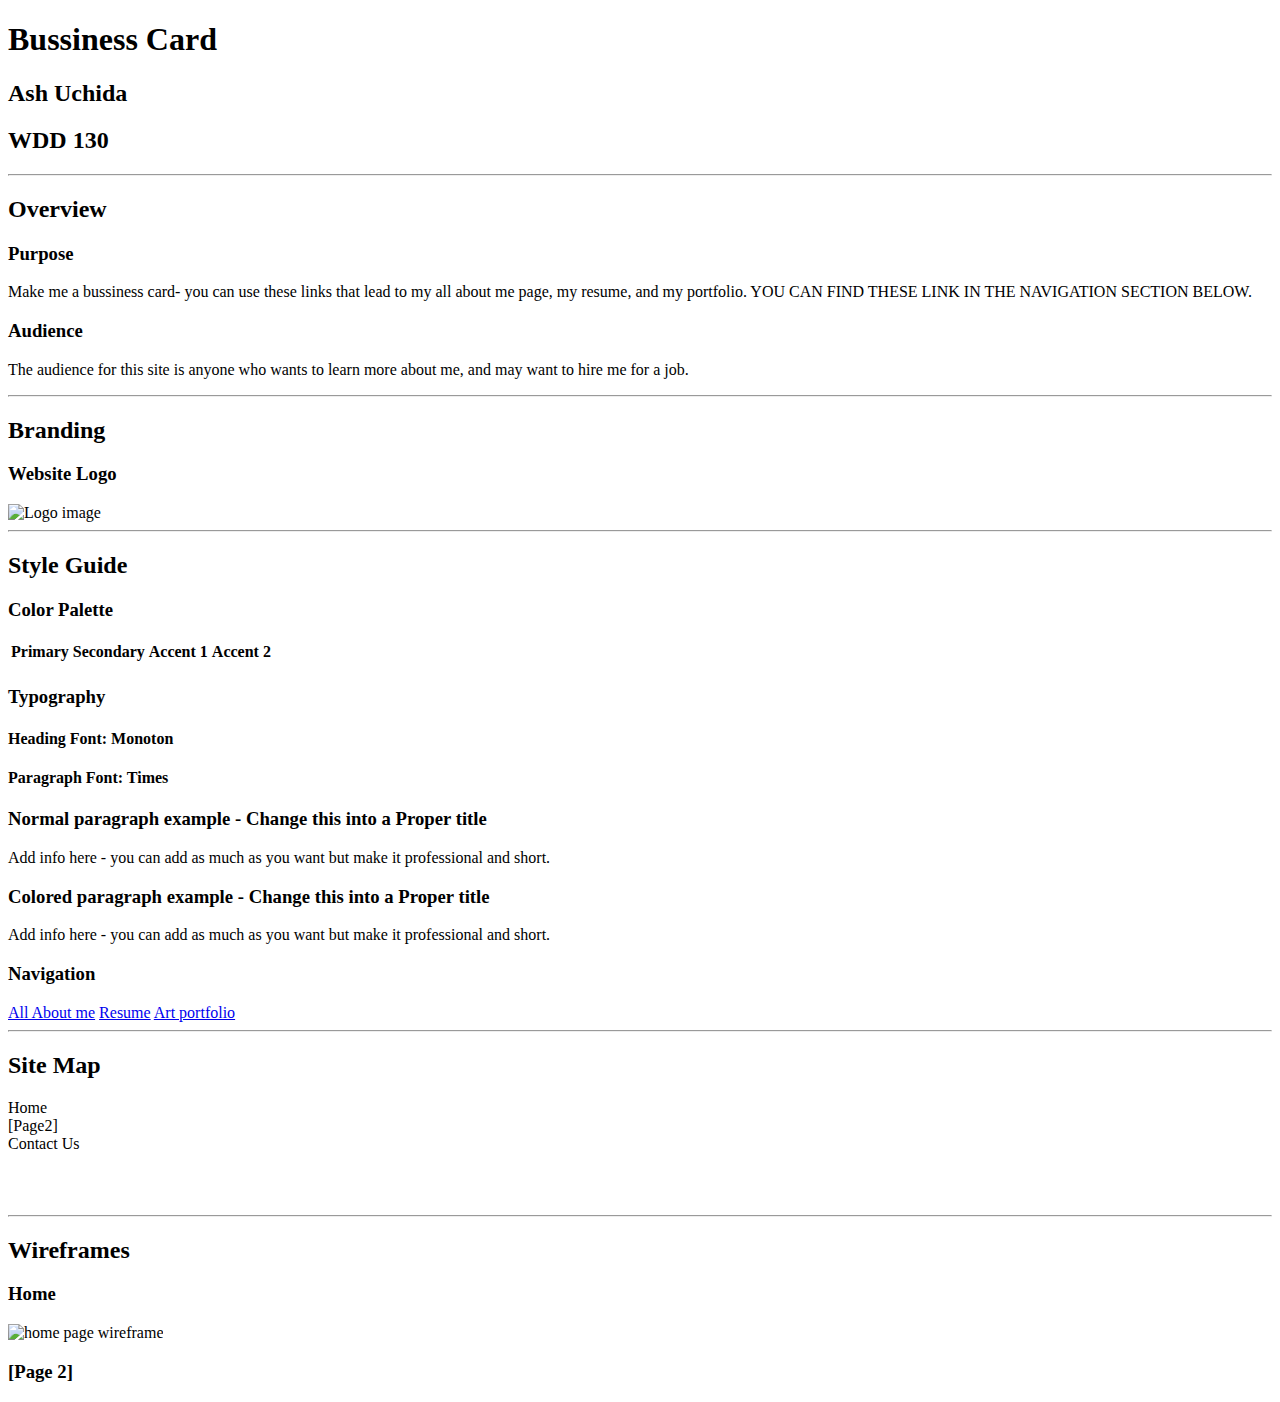
==== Ash_Business_Card/index.html @ 5327e3e8 "html for all 3 pages" ====
<!DOCTYPE html>
<html lang="en-us">

<head>
  <meta charset="utf-8" />
  <title>Site Plan</title>
  <link type="text/css" rel="stylesheet" href="styles.css" />
</head>

<body>
  <header>
    <h1>Bussiness Card </h1>
    <h2>Ash  Uchida</h2>
    <h2>WDD 130</h2>
    <!-- In the header above, add the name of your site, your name and class number. For example if you are in section 3 you would put WDD 130-03 -->
  </header>
  <main>
    <!-- ------------------------Steps 2-5------------------------------ -->
    <hr />
    <h2>Overview</h2>
    <h3>Purpose</h3>
    <p>
        Make me a bussiness card- you can use these links that lead to my all about me page, my resume, and my portfolio.
        YOU CAN FIND THESE LINK IN THE NAVIGATION SECTION BELOW.
    </p>
    <!-- end of purpose-->

    <h3>Audience</h3>
    <p>
        The audience for this site is anyone who wants to learn more about me, and may want to hire me for a job.
    </p>
    <!-- End of audience -->

    <hr />
    <h2>Branding</h2>
    <h3>Website Logo</h3>
    <!-- Replace this with some sort of logo for your site.  A logo can be as simple as the name of your site in a nice font :) -->
    <img src="logo.png" alt="Logo image" />
    <hr />
    <h2>Style Guide</h2>

    <!-- ------------------------Steps 6-9------------------------------ -->

    <h3>Color Palette</h3>
    <!--  The colors you choose for a website are one of the most important decisions you will make. You should have at least 2 colors but do not have to fill in all 4 if you do not need them.  -->
    
    <table class="colors">
      <tr>
        <th>Primary</th>
        <th>Secondary</th>
        <th>Accent 1</th>
        <th>Accent 2</th>
      </tr>
      
      <tr>
        <td class="primary"></td>
        <td class="secondary"></td>
        <td class="accent1"></td>
        <td class="accent2"></td>
      </tr>
    </table>

    <!-- ------------------------Steps 10-12------------------------------ -->

    <h3>Typography</h3>
    

    <h4>
      Heading Font: Monoton

    </h4>
    <h4>
      Paragraph Font: Times
      
    </h4>
    <h3>Normal paragraph example - Change this into a Proper title</h3>
    <p>
      Add info here - you can add as much as you want but make it professional and short.
    </p>
    <h3>Colored paragraph example - Change this into a Proper title</h3>
    <p class="colored">
      Add info here - you can add as much as you want but make it professional and short.
    </p>

    <!-- ------------------------Step 13------------------------------ -->

    <h3>Navigation</h3>
    <!-- Think about how you want your navigation bar to look. In the site-plan.css file change the colors to your colors to get the look you desire. -->
    <nav>
      <a href="me.html">All About me</a>
      <a href="resume.pdf">Resume</a>
      <a href="https://sites.google.com/view/ashuchidamural-com/home">Art portfolio</a>
    </nav>
    <hr />
    <h2>Site Map</h2>
    <div class="sitemap">
      <div class="sm-home">Home</div>
      <div class="sm-page2">
        [Page2]
        <!-- this page will have a name later -->
      </div>
      <div class="sm-page3">Contact Us</div>

      <div class="top">&nbsp;</div>
      <div class="left">&nbsp;</div>
      <div class="right">&nbsp;</div>
    </div>
    <hr />
    <h2>Wireframes</h2>
    <!-- Create an additional wireframe for your site. List it here below the Home page wireframe. -->

    <h3>Home</h3>

    <img src="https://byui-wdd.github.io/wdd130/rafting_images/wireframe_home.png" alt="home page wireframe" />

    <h3>[Page 2]</h3>

    <!-- <img src="#" alt="page 2 wireframe"> -->
  </main>
</body>

</html>
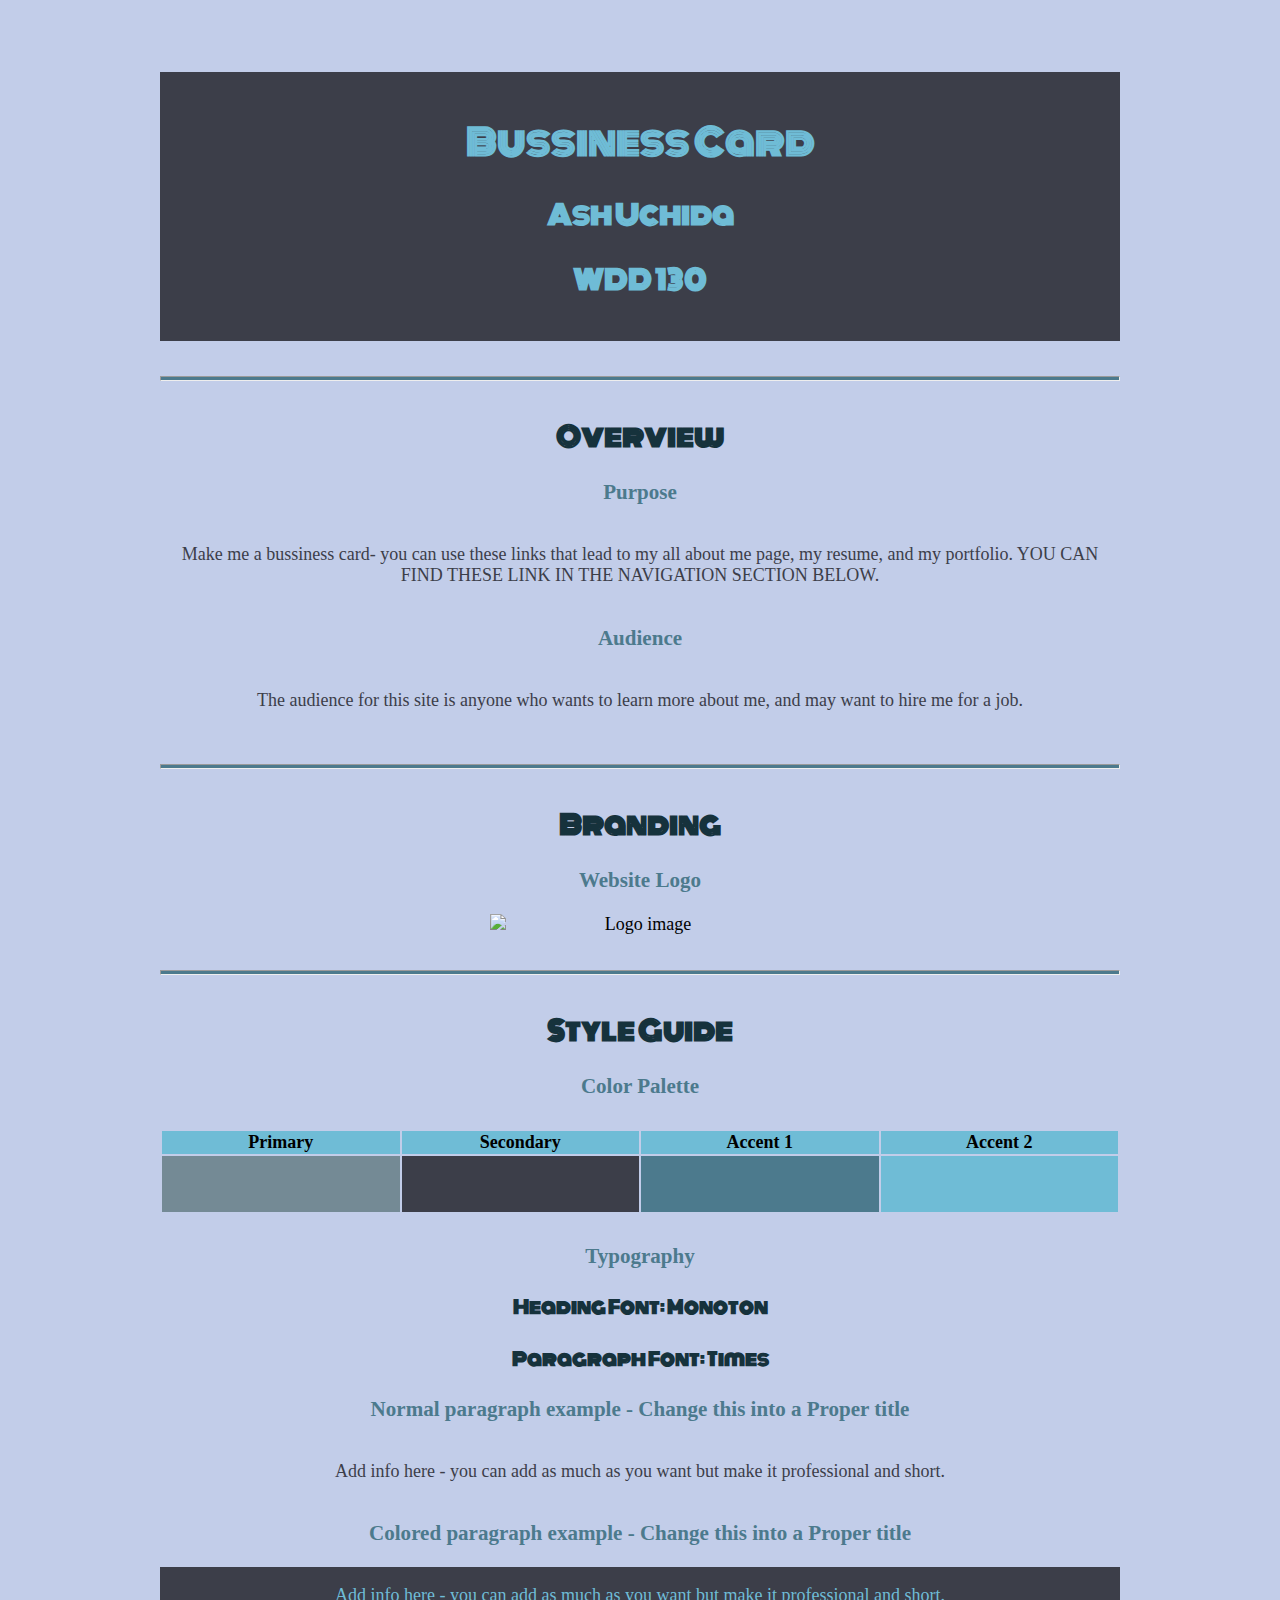
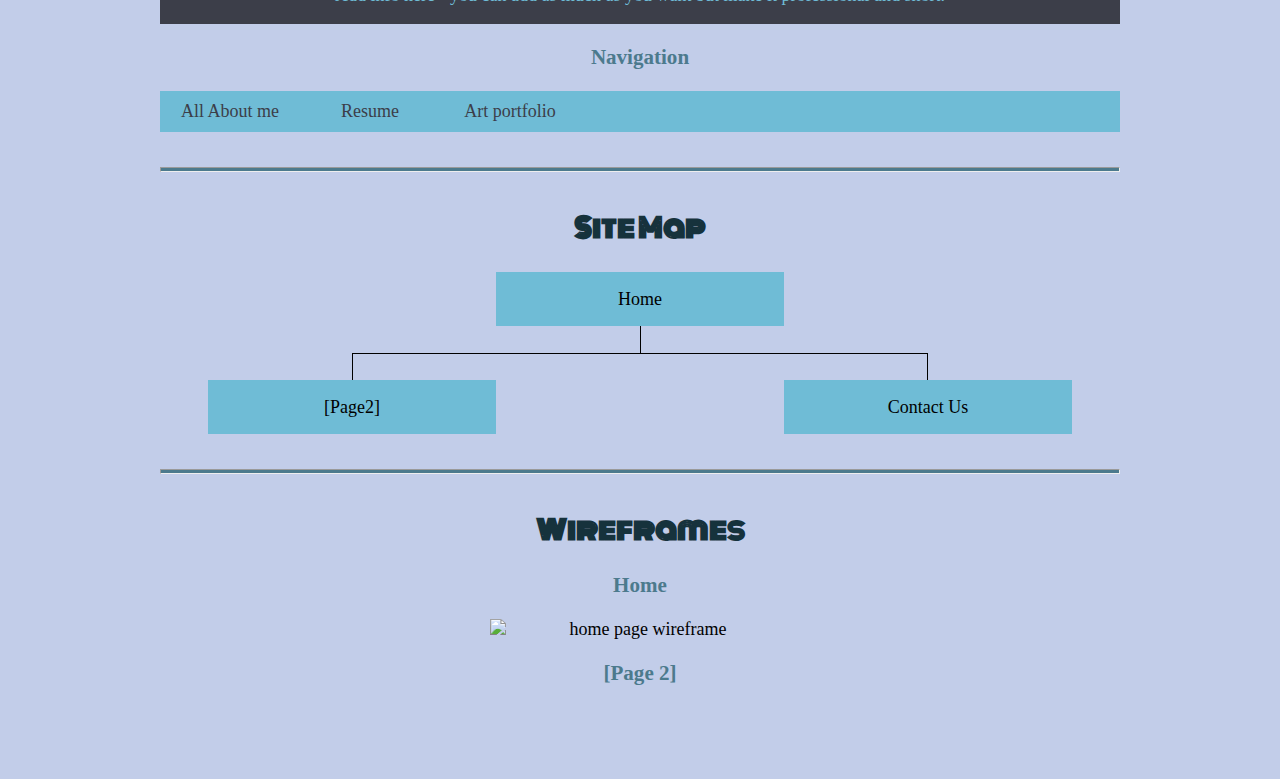
==== commit dd5cac9f: "homepage css" ====
--- a/Ash_Business_Card/index.html
+++ b/Ash_Business_Card/index.html
@@ -6,7 +6,7 @@
 <head>
   <meta charset="utf-8" />
   <title>Site Plan</title>
-  <link type="text/css" rel="stylesheet" href="styles.css" />
+  <link type="text/css" rel="stylesheet" href="/Ash_Business_Card/styles/styles.css" />
 </head>
 
 <body>
--- a/Ash_Business_Card/styles/styles.css
+++ b/Ash_Business_Card/styles/styles.css
@@ -0,0 +1,174 @@
+
+/* if you are using any Google fonts change the font names below to your fonts. 
+Any spaces in your font name should be replaced with a +. 
+Fonts are separated by a & */
+@import url('https://fonts.googleapis.com/css2?family=IM+Fell+French+Canon&family=Lato:ital,wght@0,400;0,700;1,400&display=swap');
+@import url('https://fonts.googleapis.com/css2?family=Monoton&display=swap');
+
+
+:root {
+  /* change the values below to your colors from your palette */
+  --primary-color: #748A95  ;
+  --secondary-color: #3C3E49 ;
+  --accent1-color: #4C7A8D;
+  --accent2-color: #6FBCD6 ;
+
+  /* change the values below to your chosen font(s) */
+  --heading-font: "Monoton";
+  --paragraph-font: Times, Helvetica, sans-serif;
+
+  /* these colors below should be chosen from among your palette colors above */
+  --headline-color-on-white: #16323c;  /* headlines on a white background */ 
+  --headline-color-on-color: #6FBCD6; /* headlines on a colored background */ 
+  --paragraph-color-on-white: #3C3E49; /* paragraph text on a white background */ 
+  --paragraph-color-on-color: #6FBCD6; /* paragraph text on a colored background */ 
+  --paragraph-background-color: #3C3E49  ;
+  --nav-link-color: #3C3E49;
+  --nav-background-color: #6FBCD6;
+  --nav-hover-link-color: #6FBCD6;
+  --nav-hover-background-color: #3C3E49;
+}
+
+
+/*  Look around below...but DON'T CHANGE ANYTHING! */
+
+#wrapper{
+  display: flex;
+}
+
+body {
+  background-color: #c2cde9;
+  max-width: 960px;
+  margin: 0 auto;
+  padding: 4em;
+  font-size: 18px;
+  text-align: center;
+}
+img {
+  display: block;
+  margin: 0 auto;
+  max-width: 300px;
+}
+h3{
+  color: #4C7A8D;
+}
+h1,h2, h4, h5, h6 {
+  font-family: var(--heading-font);
+  color: var(--headline-color-on-white);
+}
+h2 {
+  text-align: center;
+}
+hr {
+  height: 3px;
+  margin: 35px 0;
+  background: var(--accent1-color);
+}
+header {
+  flex: 1;  /* Allows the text box to take up remaining space */
+  padding: 1em;
+  text-align: center;
+  color: var(--headline-color-on-color);
+  background-color: var(--paragraph-background-color);
+}
+header > h1, header > h2 {
+  color: var(--headline-color-on-color);
+}
+p {
+  font-family: var(--paragraph-font);
+  color: var(--paragraph-color-on-white);
+  padding: 1em;
+}
+.colors {
+  width: 100%;
+  min-width: 350px;
+  margin: 30px auto;
+  text-align: center;
+}
+.colors th {
+  background-color: #6FBCD6;
+}
+.colors td{
+  width: 25%;
+  height: 3em;
+}
+.primary {
+  background-color: var(--primary-color);
+}
+.secondary {
+  background-color: var(--secondary-color);
+}
+.accent1 {
+  background-color: var(--accent1-color);
+}
+.accent2{
+  background-color: var(--accent2-color);
+}
+p.colored {
+  background-color: var(--paragraph-background-color);
+  color: var(--paragraph-color-on-color);
+}
+nav {
+  background-color: var(--nav-background-color);
+
+}
+nav  {
+  list-style-type: none;
+  display: flex;
+}
+nav a {
+  padding:1em;
+  min-width: 120px;
+  text-decoration: none;
+  padding: 10px;
+}
+nav a:link, nav a:visited {
+  color: var(--nav-link-color);
+}
+nav a:hover {
+  color: var(--nav-hover-link-color);
+  background-color: var(--nav-hover-background-color);
+}
+.sitemap {
+  display: grid;
+  justify-content: center;
+
+  grid-template-columns: repeat(6, 15%);
+  grid-template-rows: 3em 1.5em 1.5em 3em;
+  grid-template-areas: ". . home home . ."
+    ". . . top . ."
+    ". left left right right ."
+    "page2 page2 . . page3 page3";
+}
+.sitemap > div {
+  text-align: center;
+}
+.sm-home {
+  grid-area: home;
+  background-color: #6FBCD6;
+  line-height: 3em;
+}
+.sm-page2 {
+  grid-area: page2;
+  background-color: #6FBCD6;
+  line-height: 3em;
+}
+.sm-page3 {
+  grid-area: page3;
+  background-color: #6FBCD6;
+  line-height: 3em;
+}
+.top {
+  grid-area: top;
+  border-left: 1px solid;
+}
+.left {
+  grid-area: left;
+  border-top: 1px solid;
+  border-left: 1px solid;
+}
+.right {
+  grid-area: right;
+  border-top: 1px solid;
+  border-right: 1px solid;
+}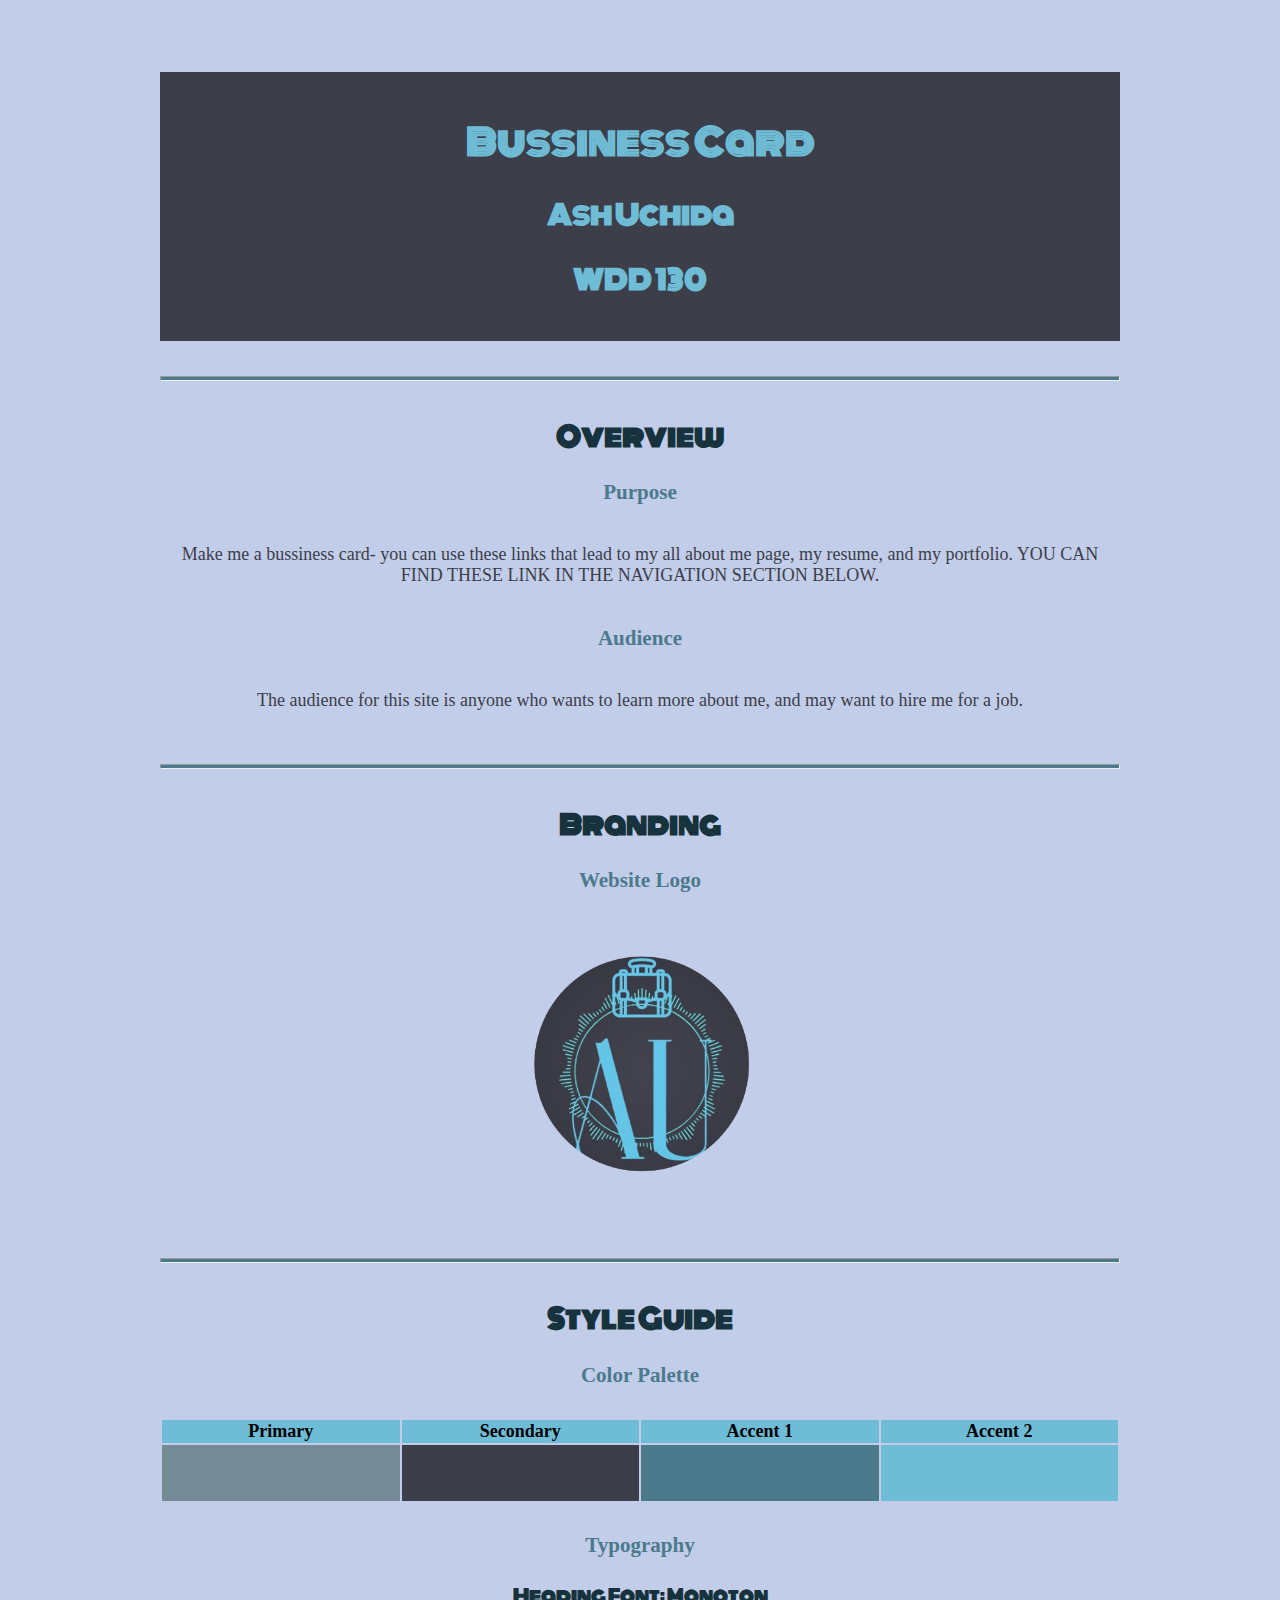
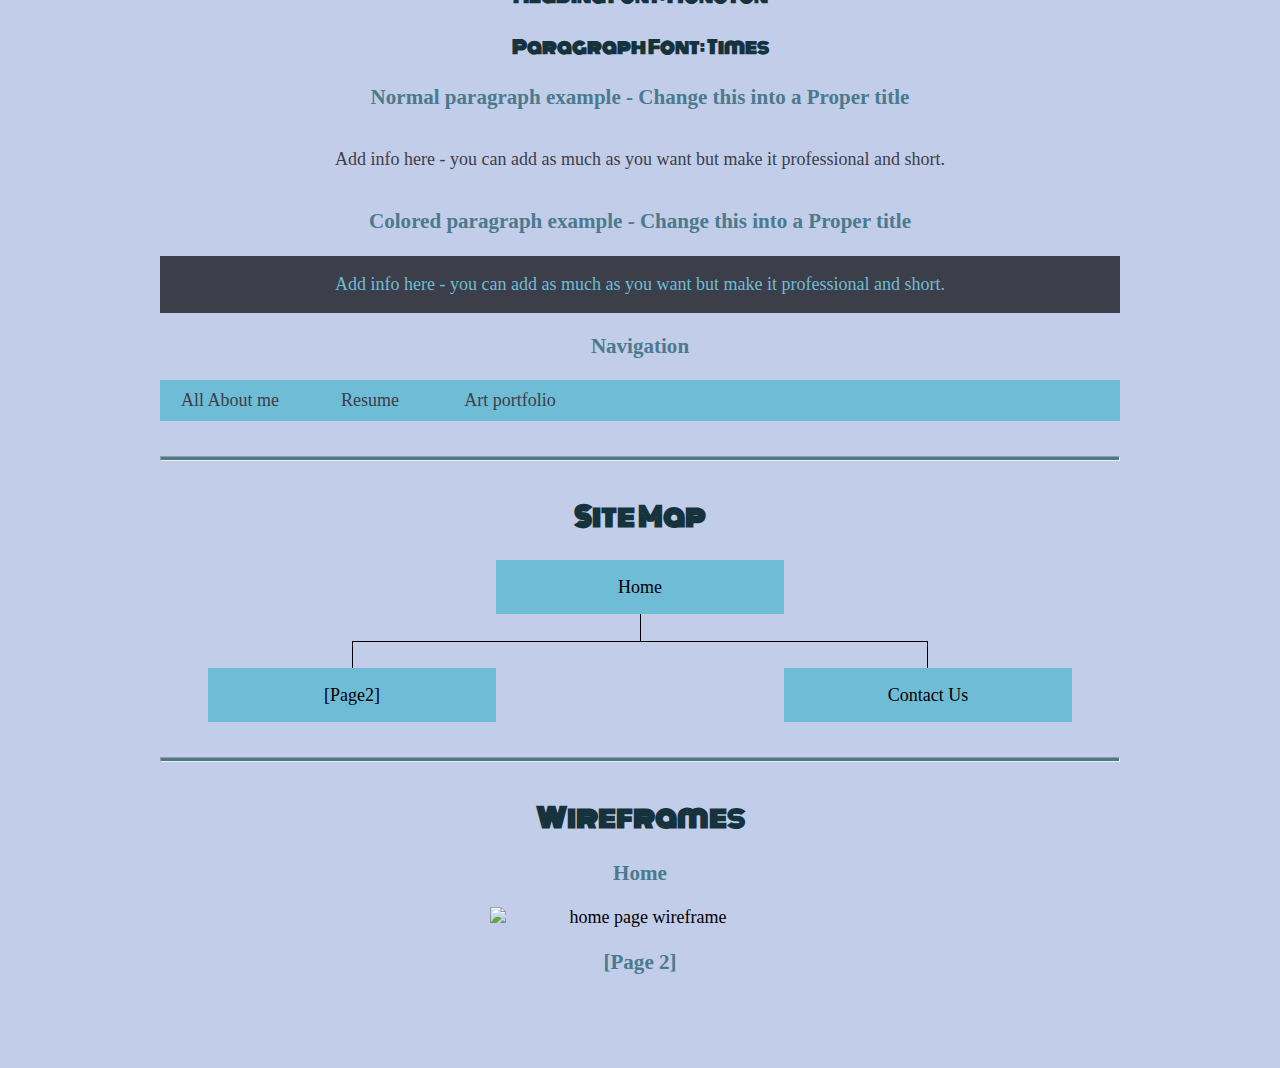
==== commit 231fb529: "added site plan to homepage" ====
--- a/Ash_Business_Card/index.html
+++ b/Ash_Business_Card/index.html
@@ -37,7 +37,7 @@
     <h2>Branding</h2>
     <h3>Website Logo</h3>
     <!-- Replace this with some sort of logo for your site.  A logo can be as simple as the name of your site in a nice font :) -->
-    <img src="logo.png" alt="Logo image" />
+    <img src="/logo.png" alt="Logo image" />
     <hr />
     <h2>Style Guide</h2>
 
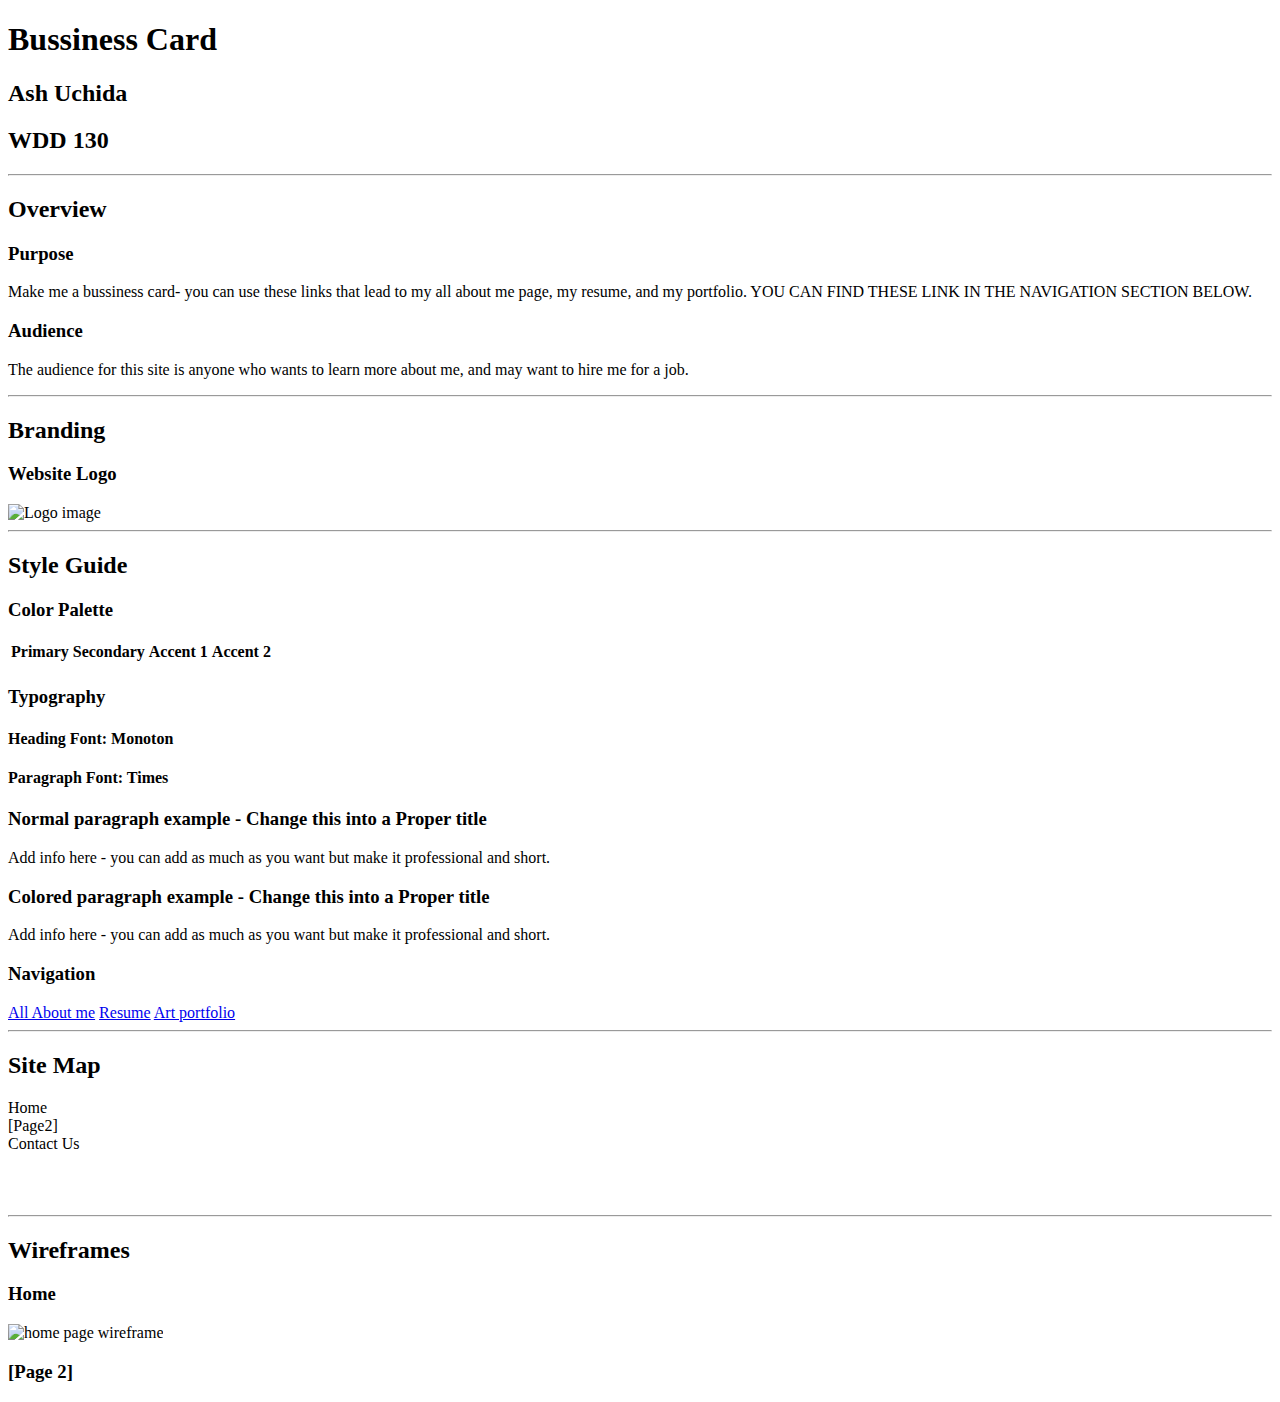
==== commit bab42ca1: "Update index.html" ====
--- a/Ash_Business_Card/index.html
+++ b/Ash_Business_Card/index.html
@@ -6,7 +6,7 @@
 <head>
   <meta charset="utf-8" />
   <title>Site Plan</title>
-  <link type="text/css" rel="stylesheet" href="/Ash_Business_Card/styles/styles.css" />
+  <link type="text/css" rel="stylesheet" href="Ash_Business_Card/styles/styles.css" />
 </head>
 
 <body>
@@ -37,7 +37,7 @@
     <h2>Branding</h2>
     <h3>Website Logo</h3>
     <!-- Replace this with some sort of logo for your site.  A logo can be as simple as the name of your site in a nice font :) -->
-    <img src="/logo.png" alt="Logo image" />
+    <img src="logo.png" alt="Logo image" />
     <hr />
     <h2>Style Guide</h2>
 
@@ -90,7 +90,7 @@
     <!-- Think about how you want your navigation bar to look. In the site-plan.css file change the colors to your colors to get the look you desire. -->
     <nav>
       <a href="me.html">All About me</a>
-      <a href="resume.pdf">Resume</a>
+      <a href="../website/homepage/resume.pdf">Resume</a>
       <a href="https://sites.google.com/view/ashuchidamural-com/home">Art portfolio</a>
     </nav>
     <hr />
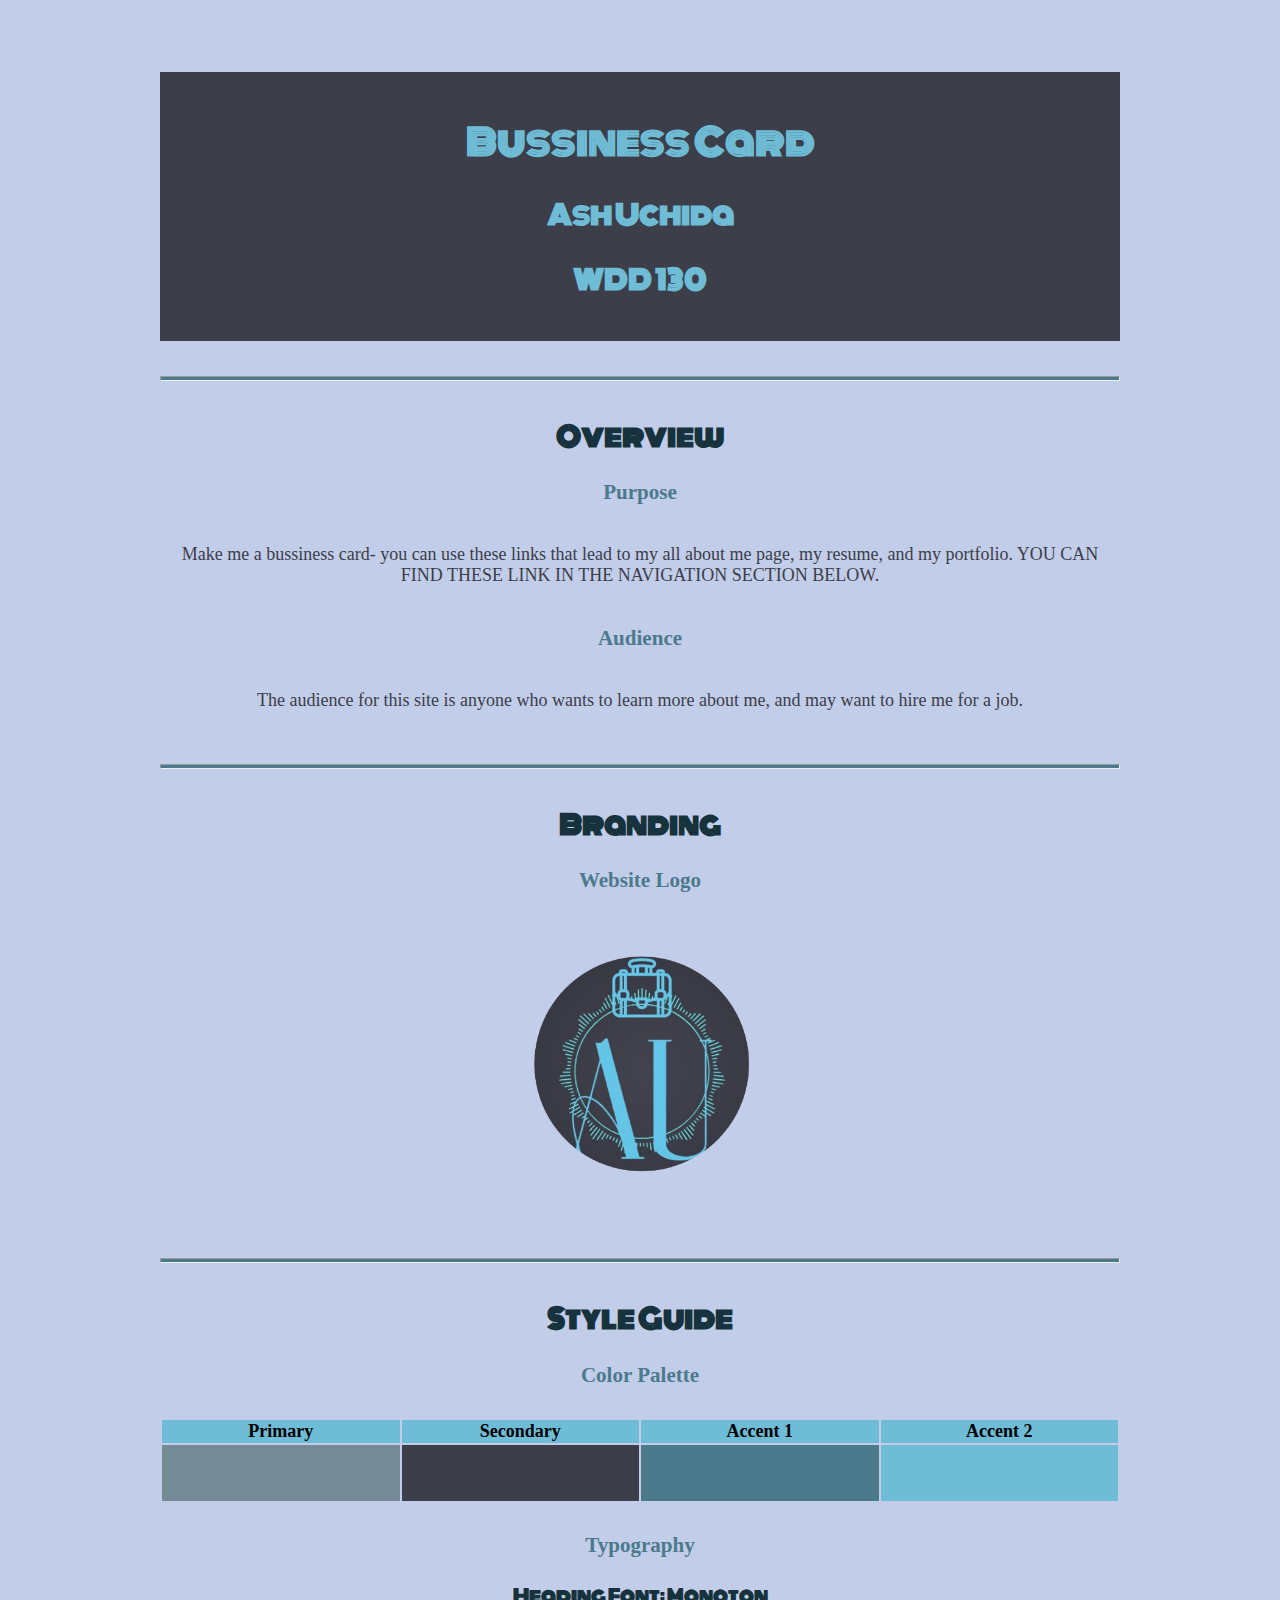
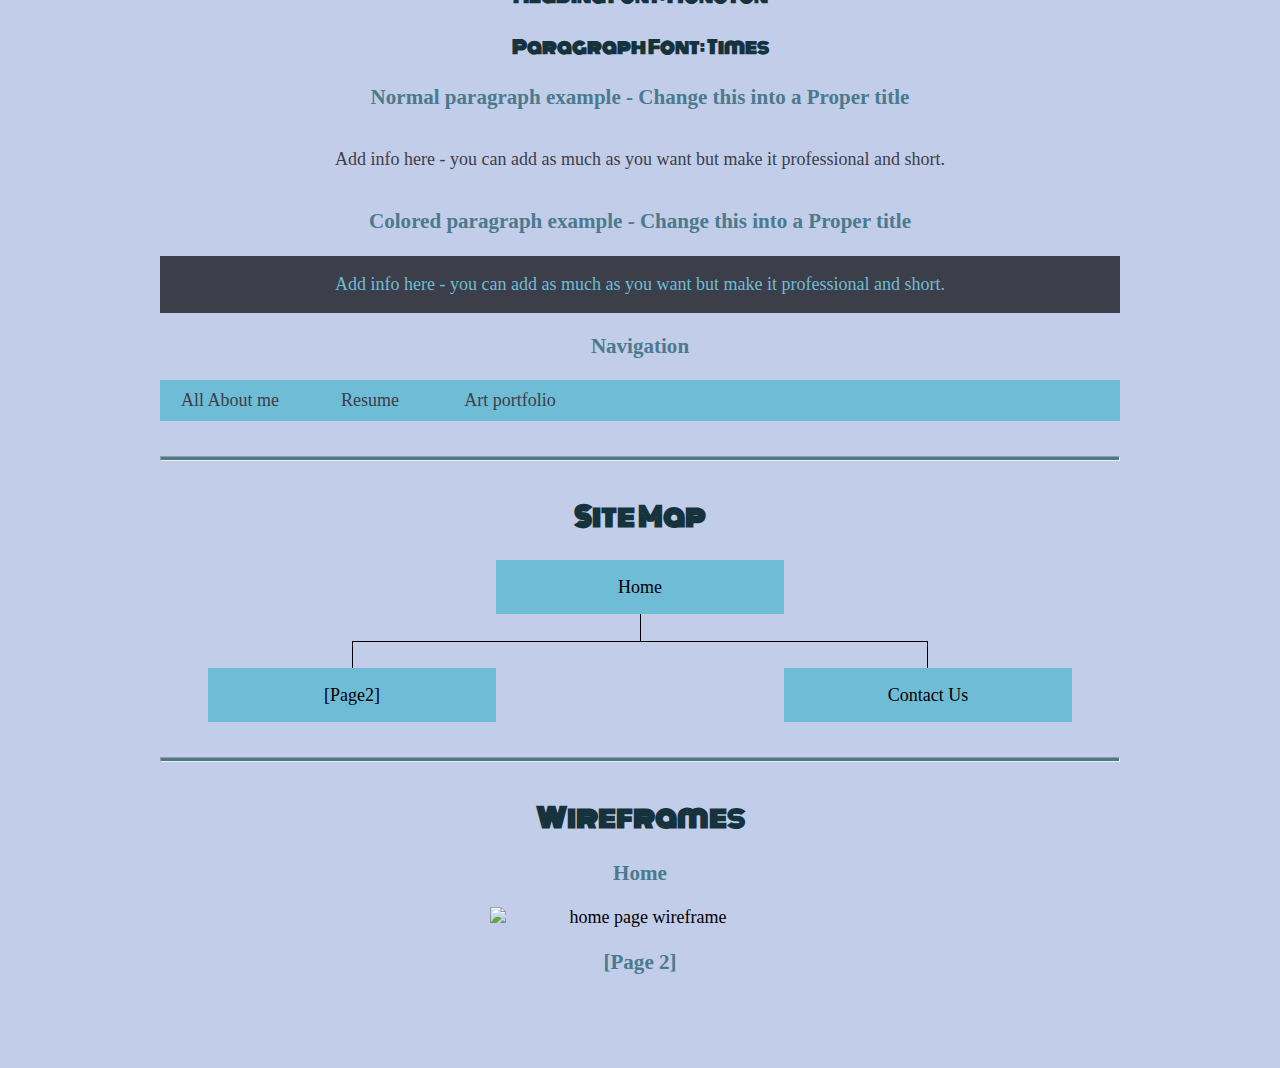
==== commit 9f39f6f1: "Update index.html" ====
--- a/Ash_Business_Card/index.html
+++ b/Ash_Business_Card/index.html
@@ -6,7 +6,7 @@
 <head>
   <meta charset="utf-8" />
   <title>Site Plan</title>
-  <link type="text/css" rel="stylesheet" href="Ash_Business_Card/styles/styles.css" />
+  <link type="text/css" rel="stylesheet" href="styles/styles.css" />
 </head>
 
 <body>
@@ -37,7 +37,7 @@
     <h2>Branding</h2>
     <h3>Website Logo</h3>
     <!-- Replace this with some sort of logo for your site.  A logo can be as simple as the name of your site in a nice font :) -->
-    <img src="logo.png" alt="Logo image" />
+    <img src="../logo.png" alt="Logo image" />
     <hr />
     <h2>Style Guide</h2>
 
@@ -89,7 +89,7 @@
     <h3>Navigation</h3>
     <!-- Think about how you want your navigation bar to look. In the site-plan.css file change the colors to your colors to get the look you desire. -->
     <nav>
-      <a href="me.html">All About me</a>
+      <a href="../me.html">All About me</a>
       <a href="../website/homepage/resume.pdf">Resume</a>
       <a href="https://sites.google.com/view/ashuchidamural-com/home">Art portfolio</a>
     </nav>
--- a/Ash_Business_Card/styles/styles.css
+++ b/Ash_Business_Card/styles/styles.css
@@ -0,0 +1,174 @@
+
+/* if you are using any Google fonts change the font names below to your fonts. 
+Any spaces in your font name should be replaced with a +. 
+Fonts are separated by a & */
+@import url('https://fonts.googleapis.com/css2?family=IM+Fell+French+Canon&family=Lato:ital,wght@0,400;0,700;1,400&display=swap');
+@import url('https://fonts.googleapis.com/css2?family=Monoton&display=swap');
+
+
+:root {
+  /* change the values below to your colors from your palette */
+  --primary-color: #748A95  ;
+  --secondary-color: #3C3E49 ;
+  --accent1-color: #4C7A8D;
+  --accent2-color: #6FBCD6 ;
+
+  /* change the values below to your chosen font(s) */
+  --heading-font: "Monoton";
+  --paragraph-font: Times, Helvetica, sans-serif;
+
+  /* these colors below should be chosen from among your palette colors above */
+  --headline-color-on-white: #16323c;  /* headlines on a white background */ 
+  --headline-color-on-color: #6FBCD6; /* headlines on a colored background */ 
+  --paragraph-color-on-white: #3C3E49; /* paragraph text on a white background */ 
+  --paragraph-color-on-color: #6FBCD6; /* paragraph text on a colored background */ 
+  --paragraph-background-color: #3C3E49  ;
+  --nav-link-color: #3C3E49;
+  --nav-background-color: #6FBCD6;
+  --nav-hover-link-color: #6FBCD6;
+  --nav-hover-background-color: #3C3E49;
+}
+
+
+/*  Look around below...but DON'T CHANGE ANYTHING! */
+
+#wrapper{
+  display: flex;
+}
+
+body {
+  background-color: #c2cde9;
+  max-width: 960px;
+  margin: 0 auto;
+  padding: 4em;
+  font-size: 18px;
+  text-align: center;
+}
+img {
+  display: block;
+  margin: 0 auto;
+  max-width: 300px;
+}
+h3{
+  color: #4C7A8D;
+}
+h1,h2, h4, h5, h6 {
+  font-family: var(--heading-font);
+  color: var(--headline-color-on-white);
+}
+h2 {
+  text-align: center;
+}
+hr {
+  height: 3px;
+  margin: 35px 0;
+  background: var(--accent1-color);
+}
+header {
+  flex: 1;  /* Allows the text box to take up remaining space */
+  padding: 1em;
+  text-align: center;
+  color: var(--headline-color-on-color);
+  background-color: var(--paragraph-background-color);
+}
+header > h1, header > h2 {
+  color: var(--headline-color-on-color);
+}
+p {
+  font-family: var(--paragraph-font);
+  color: var(--paragraph-color-on-white);
+  padding: 1em;
+}
+.colors {
+  width: 100%;
+  min-width: 350px;
+  margin: 30px auto;
+  text-align: center;
+}
+.colors th {
+  background-color: #6FBCD6;
+}
+.colors td{
+  width: 25%;
+  height: 3em;
+}
+.primary {
+  background-color: var(--primary-color);
+}
+.secondary {
+  background-color: var(--secondary-color);
+}
+.accent1 {
+  background-color: var(--accent1-color);
+}
+.accent2{
+  background-color: var(--accent2-color);
+}
+p.colored {
+  background-color: var(--paragraph-background-color);
+  color: var(--paragraph-color-on-color);
+}
+nav {
+  background-color: var(--nav-background-color);
+
+}
+nav  {
+  list-style-type: none;
+  display: flex;
+}
+nav a {
+  padding:1em;
+  min-width: 120px;
+  text-decoration: none;
+  padding: 10px;
+}
+nav a:link, nav a:visited {
+  color: var(--nav-link-color);
+}
+nav a:hover {
+  color: var(--nav-hover-link-color);
+  background-color: var(--nav-hover-background-color);
+}
+.sitemap {
+  display: grid;
+  justify-content: center;
+
+  grid-template-columns: repeat(6, 15%);
+  grid-template-rows: 3em 1.5em 1.5em 3em;
+  grid-template-areas: ". . home home . ."
+    ". . . top . ."
+    ". left left right right ."
+    "page2 page2 . . page3 page3";
+}
+.sitemap > div {
+  text-align: center;
+}
+.sm-home {
+  grid-area: home;
+  background-color: #6FBCD6;
+  line-height: 3em;
+}
+.sm-page2 {
+  grid-area: page2;
+  background-color: #6FBCD6;
+  line-height: 3em;
+}
+.sm-page3 {
+  grid-area: page3;
+  background-color: #6FBCD6;
+  line-height: 3em;
+}
+.top {
+  grid-area: top;
+  border-left: 1px solid;
+}
+.left {
+  grid-area: left;
+  border-top: 1px solid;
+  border-left: 1px solid;
+}
+.right {
+  grid-area: right;
+  border-top: 1px solid;
+  border-right: 1px solid;
+}